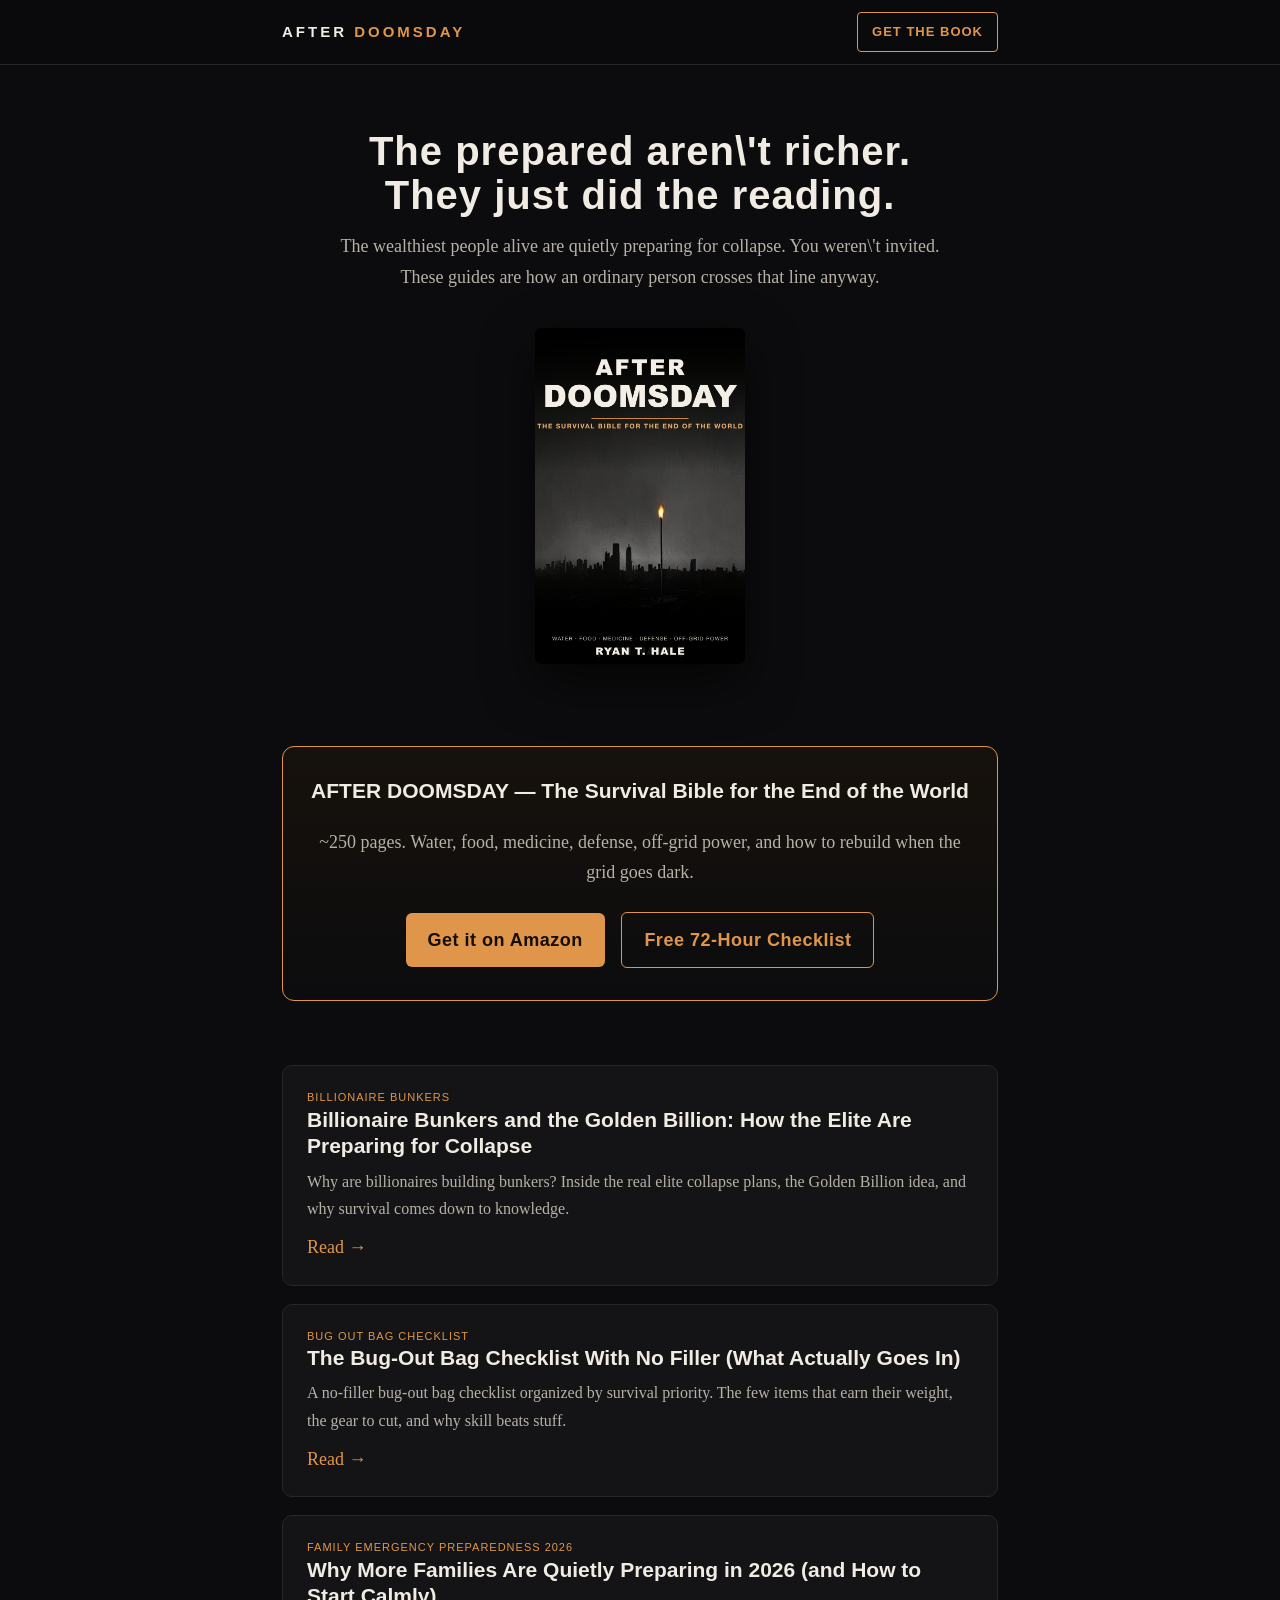
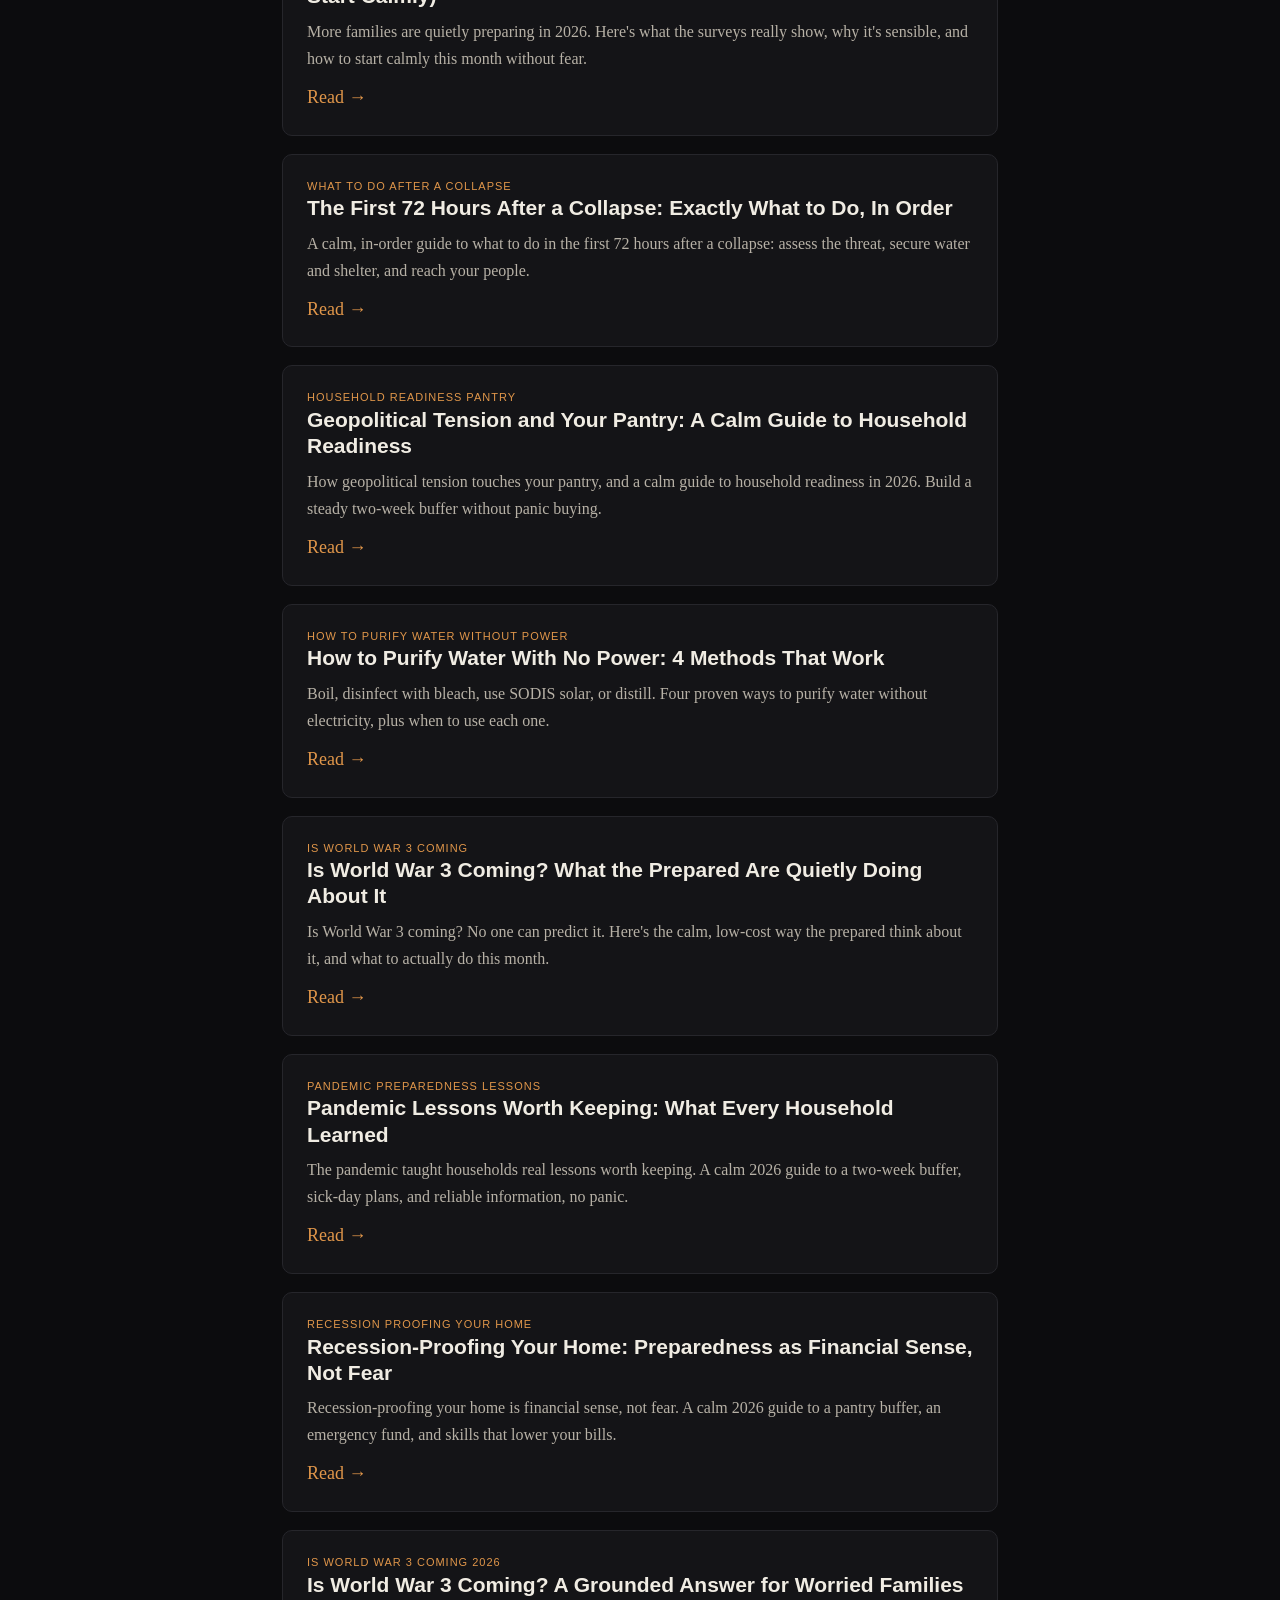
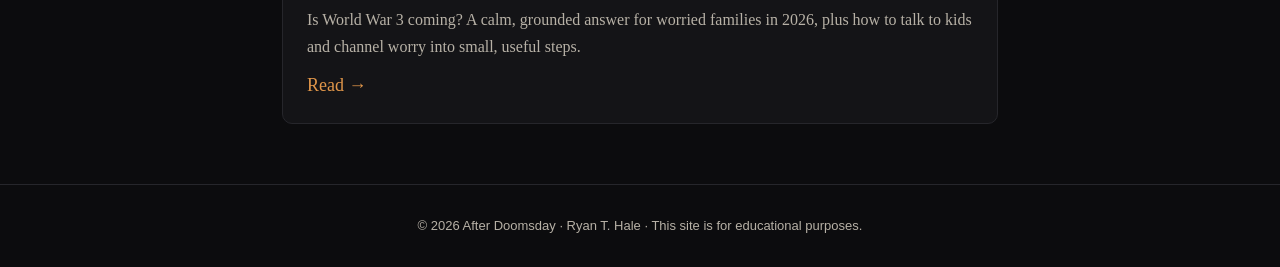
==== index.html @ 0386db8c "After Doomsday blog: 10 posts + Golden Billion hub" ====
<!doctype html><html lang="en"><head>
<meta charset="utf-8"><meta name="viewport" content="width=device-width,initial-scale=1">
<title>After Doomsday — Survival & Preparedness for Normal People</title><meta name="description" content="The Golden Billion is preparing for collapse. Here is how an ordinary person prepares too: water, food, defense, off-grid power, and the long road back.">
<link rel="stylesheet" href="style.css"></head><body>
<header class="site"><div class="wrap"><span class="brand">AFTER <b>DOOMSDAY</b></span>
<a class="cta" href="#book">Get the book</a></div></header><div class="wrap"><section class="hero">
  <h1>The prepared aren\'t richer.<br>They just did the reading.</h1>
  <p>The wealthiest people alive are quietly preparing for collapse. You weren\'t invited. These guides are how an ordinary person crosses that line anyway.</p>
  <img src="cover.jpg" alt="After Doomsday cover">
  </section><div class="book-cta" id="book2">
<h3>AFTER DOOMSDAY — The Survival Bible for the End of the World</h3>
<p style="color:#b7b1a6">~250 pages. Water, food, medicine, defense, off-grid power, and how to rebuild when the grid goes dark.</p>
<a class="btn" href="REPLACE_WITH_AMAZON_LINK">Get it on Amazon</a>
<a class="btn" style="background:transparent;border:1px solid var(--ember);color:var(--ember)" href="REPLACE_WITH_KIT_LINK">Free 72-Hour Checklist</a>
</div><section class="grid"><div class="card"><div class="kw">billionaire bunkers</div>
<h2><a href="billionaire-bunkers-golden-billion.html">Billionaire Bunkers and the Golden Billion: How the Elite Are Preparing for Collapse</a></h2><p>Why are billionaires building bunkers? Inside the real elite collapse plans, the Golden Billion idea, and why survival comes down to knowledge.</p>
<a href="billionaire-bunkers-golden-billion.html">Read →</a></div>
<div class="card"><div class="kw">bug out bag checklist</div>
<h2><a href="bug-out-bag-checklist-no-filler.html">The Bug-Out Bag Checklist With No Filler (What Actually Goes In)</a></h2><p>A no-filler bug-out bag checklist organized by survival priority. The few items that earn their weight, the gear to cut, and why skill beats stuff.</p>
<a href="bug-out-bag-checklist-no-filler.html">Read →</a></div>
<div class="card"><div class="kw">family emergency preparedness 2026</div>
<h2><a href="families-quietly-preparing-2026.html">Why More Families Are Quietly Preparing in 2026 (and How to Start Calmly)</a></h2><p>More families are quietly preparing in 2026. Here's what the surveys really show, why it's sensible, and how to start calmly this month without fear.</p>
<a href="families-quietly-preparing-2026.html">Read →</a></div>
<div class="card"><div class="kw">what to do after a collapse</div>
<h2><a href="first-72-hours-after-collapse.html">The First 72 Hours After a Collapse: Exactly What to Do, In Order</a></h2><p>A calm, in-order guide to what to do in the first 72 hours after a collapse: assess the threat, secure water and shelter, and reach your people.</p>
<a href="first-72-hours-after-collapse.html">Read →</a></div>
<div class="card"><div class="kw">household readiness pantry</div>
<h2><a href="geopolitical-tension-pantry-readiness.html">Geopolitical Tension and Your Pantry: A Calm Guide to Household Readiness</a></h2><p>How geopolitical tension touches your pantry, and a calm guide to household readiness in 2026. Build a steady two-week buffer without panic buying.</p>
<a href="geopolitical-tension-pantry-readiness.html">Read →</a></div>
<div class="card"><div class="kw">how to purify water without power</div>
<h2><a href="how-to-purify-water-no-power.html">How to Purify Water With No Power: 4 Methods That Work</a></h2><p>Boil, disinfect with bleach, use SODIS solar, or distill. Four proven ways to purify water without electricity, plus when to use each one.</p>
<a href="how-to-purify-water-no-power.html">Read →</a></div>
<div class="card"><div class="kw">is world war 3 coming</div>
<h2><a href="is-world-war-3-coming.html">Is World War 3 Coming? What the Prepared Are Quietly Doing About It</a></h2><p>Is World War 3 coming? No one can predict it. Here's the calm, low-cost way the prepared think about it, and what to actually do this month.</p>
<a href="is-world-war-3-coming.html">Read →</a></div>
<div class="card"><div class="kw">pandemic preparedness lessons</div>
<h2><a href="pandemic-lessons-worth-keeping.html">Pandemic Lessons Worth Keeping: What Every Household Learned</a></h2><p>The pandemic taught households real lessons worth keeping. A calm 2026 guide to a two-week buffer, sick-day plans, and reliable information, no panic.</p>
<a href="pandemic-lessons-worth-keeping.html">Read →</a></div>
<div class="card"><div class="kw">recession proofing your home</div>
<h2><a href="recession-proofing-your-home.html">Recession-Proofing Your Home: Preparedness as Financial Sense, Not Fear</a></h2><p>Recession-proofing your home is financial sense, not fear. A calm 2026 guide to a pantry buffer, an emergency fund, and skills that lower your bills.</p>
<a href="recession-proofing-your-home.html">Read →</a></div>
<div class="card"><div class="kw">is world war 3 coming 2026</div>
<h2><a href="ww3-grounded-answer-worried-families.html">Is World War 3 Coming? A Grounded Answer for Worried Families</a></h2><p>Is World War 3 coming? A calm, grounded answer for worried families in 2026, plus how to talk to kids and channel worry into small, useful steps.</p>
<a href="ww3-grounded-answer-worried-families.html">Read →</a></div></section></div><footer class="site"><div class="wrap">© 2026 After Doomsday · Ryan T. Hale · This site is for educational purposes.</div></footer></body></html>
---- style.css ----
:root{--bg:#0c0c0e;--panel:#141417;--ink:#f0ece3;--mut:#b7b1a6;--ember:#e0964a;--line:#26262b}
*{box-sizing:border-box}
body{margin:0;background:var(--bg);color:var(--ink);font:18px/1.7 Georgia,'Times New Roman',serif}
a{color:var(--ember);text-decoration:none}a:hover{text-decoration:underline}
.wrap{max-width:760px;margin:0 auto;padding:0 22px}
header.site{border-bottom:1px solid var(--line);background:#0a0a0c;position:sticky;top:0;z-index:5}
header.site .wrap{display:flex;align-items:center;justify-content:space-between;height:64px;font-family:Arial,Helvetica,sans-serif}
.brand{font-weight:900;letter-spacing:3px;font-size:15px;color:var(--ink);text-transform:uppercase}
.brand b{color:var(--ember)}
.cta{font-family:Arial,Helvetica,sans-serif;font-size:13px;font-weight:700;letter-spacing:1px;text-transform:uppercase;border:1px solid var(--ember);color:var(--ember);padding:8px 14px;border-radius:4px}
.hero{padding:64px 0 32px;text-align:center}
.hero h1{font-family:Arial,Helvetica,sans-serif;font-weight:900;font-size:40px;line-height:1.1;letter-spacing:1px;margin:0 0 14px}
.hero p{color:var(--mut);max-width:620px;margin:0 auto 26px}
.hero img{width:210px;border-radius:6px;box-shadow:0 18px 50px rgba(0,0,0,.6);margin-top:10px}
.grid{display:grid;gap:18px;padding:24px 0 60px}
.card{background:var(--panel);border:1px solid var(--line);border-radius:10px;padding:22px 24px;transition:.15s}
.card:hover{border-color:var(--ember)}
.card h2{font-family:Arial,Helvetica,sans-serif;font-size:21px;margin:0 0 8px;line-height:1.25}
.card h2 a{color:var(--ink)}
.card p{color:var(--mut);font-size:16px;margin:0 0 10px}
.kw{font-family:Arial,Helvetica,sans-serif;font-size:11px;letter-spacing:1px;text-transform:uppercase;color:var(--ember)}
article{padding:46px 0 30px}
article h1{font-family:Arial,Helvetica,sans-serif;font-weight:900;font-size:34px;line-height:1.15;margin:0 0 8px}
article .meta{color:var(--mut);font-size:14px;font-family:Arial,Helvetica,sans-serif;margin-bottom:30px;border-bottom:1px solid var(--line);padding-bottom:18px}
article h2{font-family:Arial,Helvetica,sans-serif;font-size:24px;margin:34px 0 10px;color:var(--ink)}
article h3{font-family:Arial,Helvetica,sans-serif;font-size:19px;margin:24px 0 8px}
article ul,article ol{padding-left:22px}article li{margin:6px 0}
article strong{color:#fff}
.book-cta{background:linear-gradient(180deg,#16110c,#0c0c0e);border:1px solid var(--ember);border-radius:12px;padding:26px;margin:40px 0;text-align:center}
.book-cta h3{font-family:Arial,Helvetica,sans-serif;margin:0 0 10px}
.btn{display:inline-block;background:var(--ember);color:#160d03;font-family:Arial,Helvetica,sans-serif;font-weight:800;letter-spacing:.5px;padding:12px 22px;border-radius:6px;margin:6px}
footer.site{border-top:1px solid var(--line);color:var(--mut);font-size:13px;text-align:center;padding:30px 0;font-family:Arial,Helvetica,sans-serif}
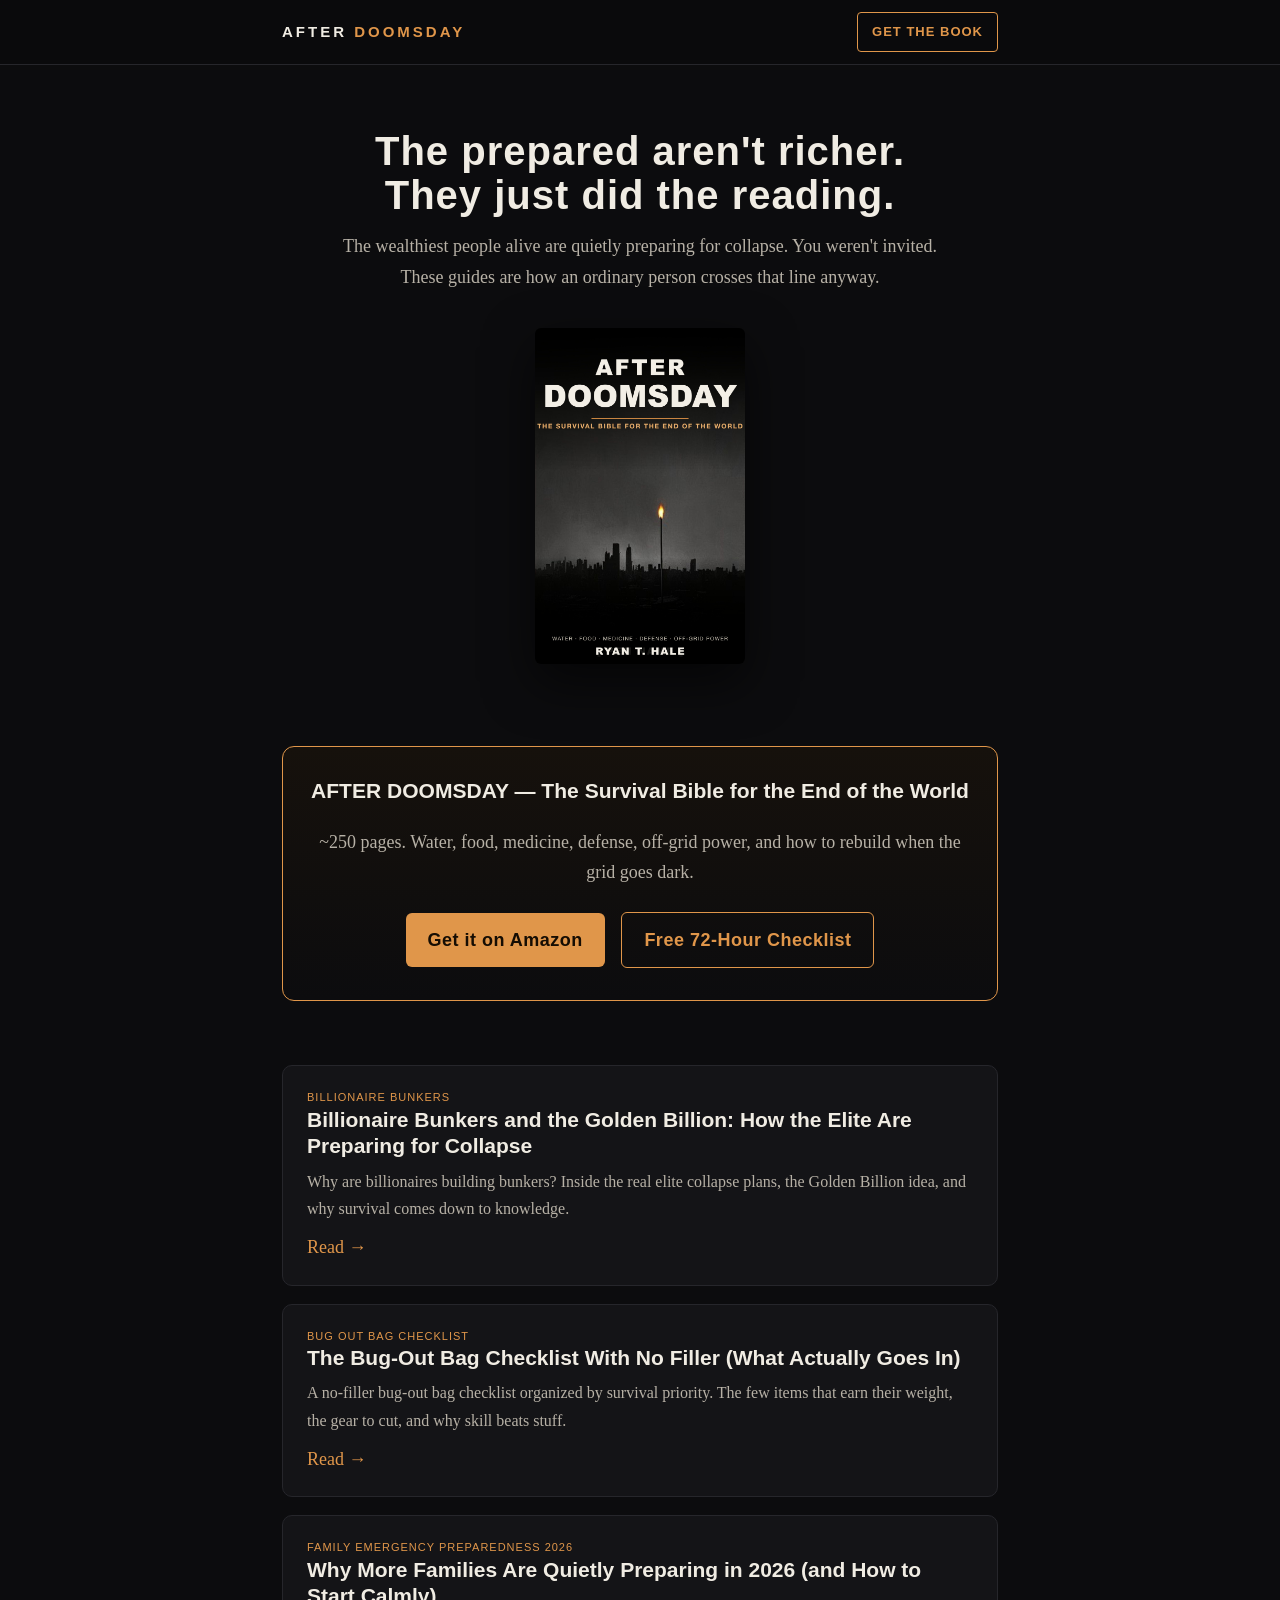
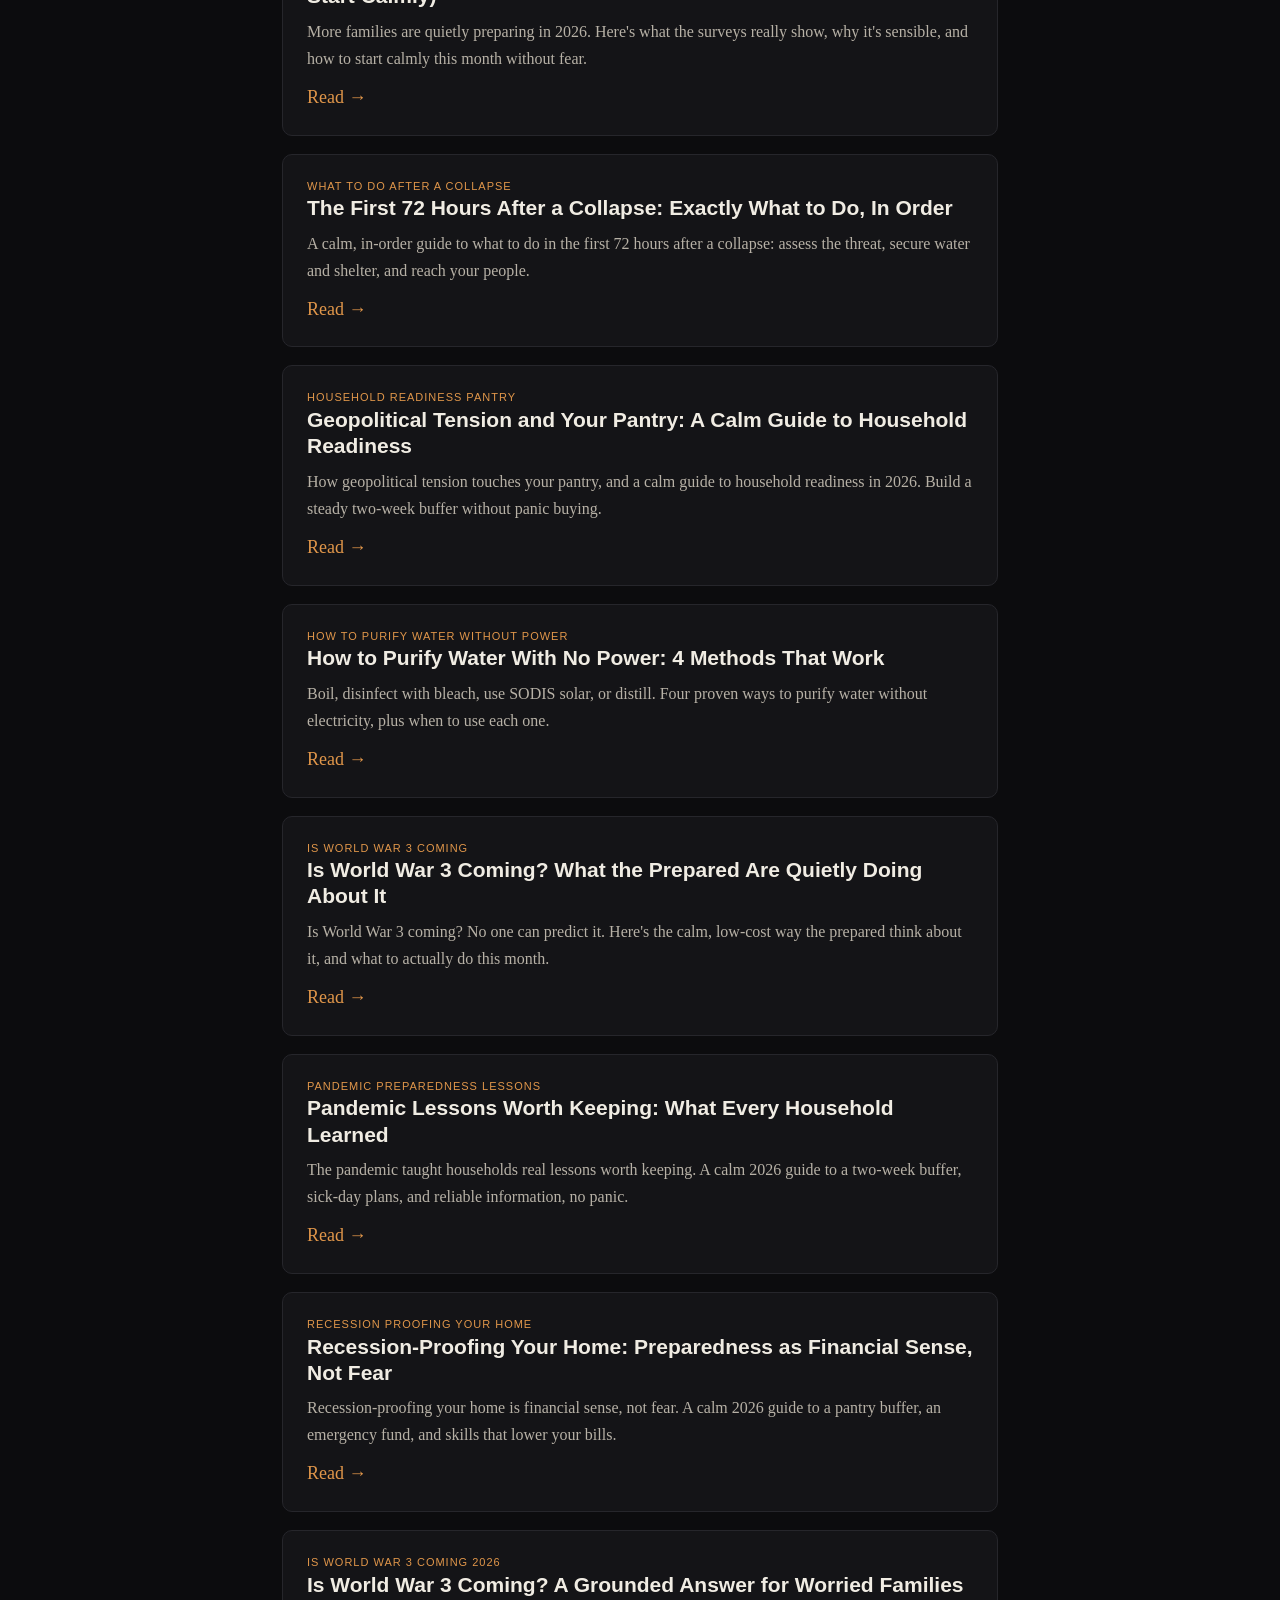
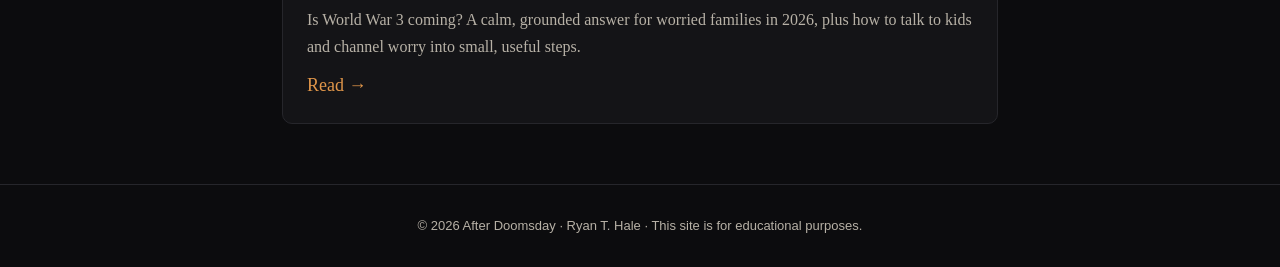
==== commit eed11280: "Fix hero apostrophes" ====
--- a/index.html
+++ b/index.html
@@ -4,14 +4,14 @@
 <link rel="stylesheet" href="style.css"></head><body>
 <header class="site"><div class="wrap"><span class="brand">AFTER <b>DOOMSDAY</b></span>
 <a class="cta" href="#book">Get the book</a></div></header><div class="wrap"><section class="hero">
-  <h1>The prepared aren\'t richer.<br>They just did the reading.</h1>
-  <p>The wealthiest people alive are quietly preparing for collapse. You weren\'t invited. These guides are how an ordinary person crosses that line anyway.</p>
+  <h1>The prepared aren't richer.<br>They just did the reading.</h1>
+  <p>The wealthiest people alive are quietly preparing for collapse. You weren't invited. These guides are how an ordinary person crosses that line anyway.</p>
   <img src="cover.jpg" alt="After Doomsday cover">
   </section><div class="book-cta" id="book2">
 <h3>AFTER DOOMSDAY — The Survival Bible for the End of the World</h3>
 <p style="color:#b7b1a6">~250 pages. Water, food, medicine, defense, off-grid power, and how to rebuild when the grid goes dark.</p>
-<a class="btn" href="REPLACE_WITH_AMAZON_LINK">Get it on Amazon</a>
-<a class="btn" style="background:transparent;border:1px solid var(--ember);color:var(--ember)" href="REPLACE_WITH_KIT_LINK">Free 72-Hour Checklist</a>
+<a class="btn" href="https://www.amazon.com/s?k=After+Doomsday+Ryan+T.+Hale">Get it on Amazon</a>
+<a class="btn" style="background:transparent;border:1px solid var(--ember);color:var(--ember)" href="#">Free 72-Hour Checklist</a>
 </div><section class="grid"><div class="card"><div class="kw">billionaire bunkers</div>
 <h2><a href="billionaire-bunkers-golden-billion.html">Billionaire Bunkers and the Golden Billion: How the Elite Are Preparing for Collapse</a></h2><p>Why are billionaires building bunkers? Inside the real elite collapse plans, the Golden Billion idea, and why survival comes down to knowledge.</p>
 <a href="billionaire-bunkers-golden-billion.html">Read →</a></div>
